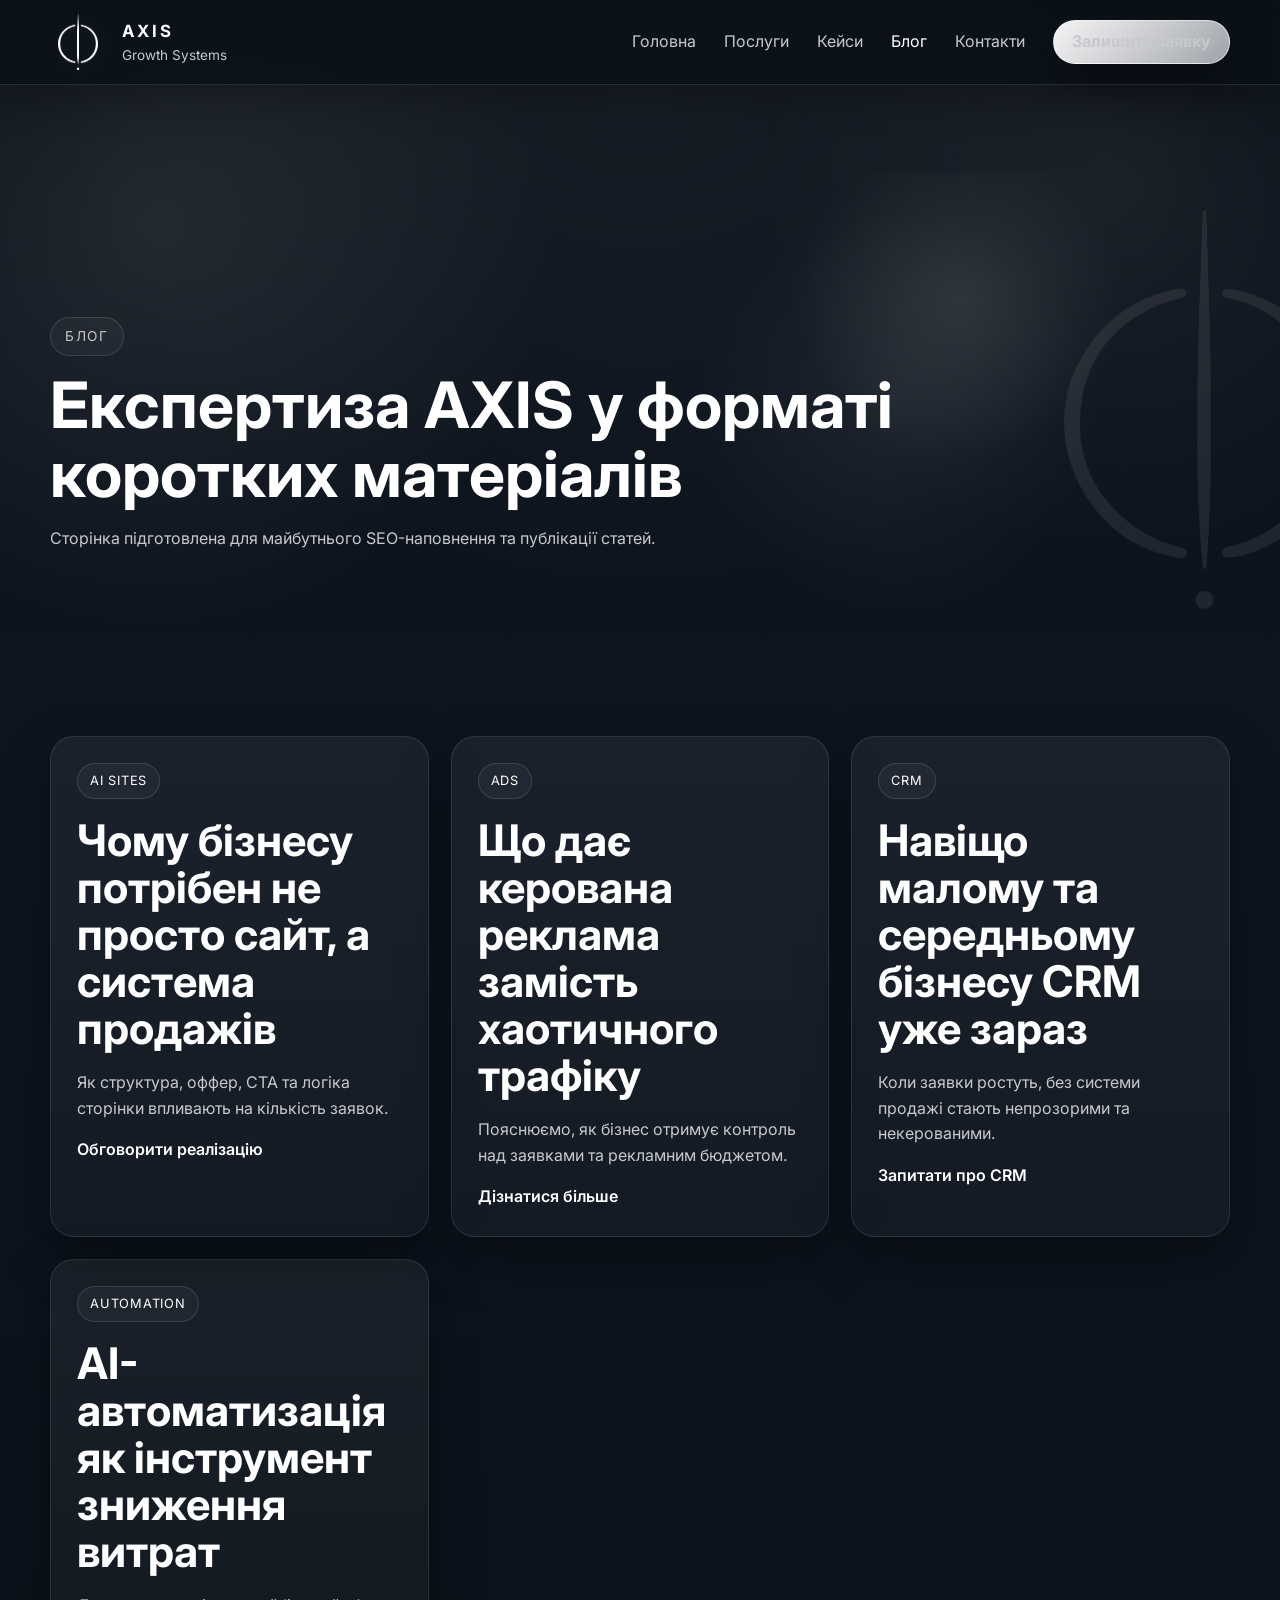
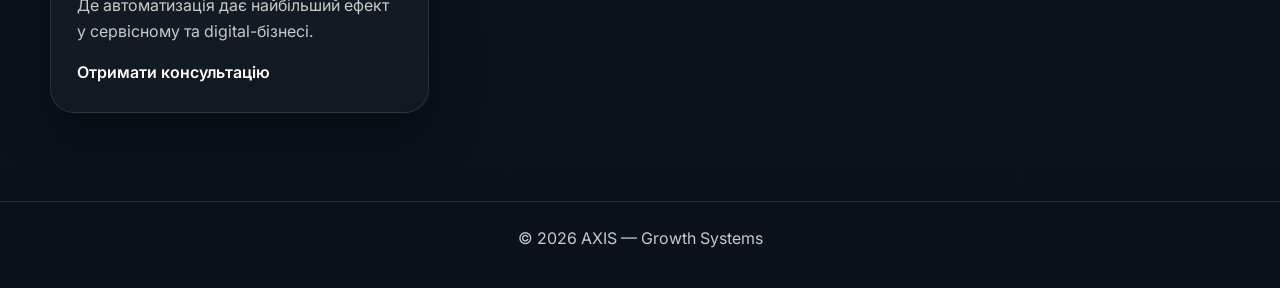
==== blog.html @ 6f3f62cb "Add files via upload" ====
<!DOCTYPE html>
<html lang="uk">
<head>
  <meta charset="UTF-8" />
  <meta name="viewport" content="width=device-width, initial-scale=1.0" />
  <title>Блог AXIS — Growth Systems</title>
  <meta name="description" content="Матеріали AXIS про AI-системи росту бізнесу, сайти, рекламу, CRM та автоматизацію." />
  <link rel="preconnect" href="https://fonts.googleapis.com">
  <link rel="preconnect" href="https://fonts.gstatic.com" crossorigin>
  <link href="https://fonts.googleapis.com/css2?family=Inter:wght@400;500;600;700;800&display=swap" rel="stylesheet">
  <link rel="icon" type="image/svg+xml" href="assets/favicon.png" />
  <link rel="stylesheet" href="styles.css" />
</head>
<body>
  <header class="header">
    <div class="container nav-wrap">
      <a href="index.html" class="brand"><img src="assets/logo-axis-mark.png" alt="AXIS logo" /><div><strong>AXIS</strong><span>Growth Systems</span></div></a>
      <button class="menu-toggle" aria-label="Відкрити меню"><span></span><span></span><span></span></button>
      <nav class="nav">
        <a href="index.html">Головна</a>
        <a href="services.html">Послуги</a>
        <a href="cases.html">Кейси</a>
        <a href="blog.html" class="active">Блог</a>
        <a href="contact.html">Контакти</a>
        <a href="contact.html#lead-form" class="btn btn-sm">Залишити заявку</a>
      </nav>
    </div>
  </header>

  <main class="page-main">
    <section class="page-hero">
      <div class="container reveal">
        <p class="eyebrow">Блог</p>
        <h1>Експертиза AXIS у форматі коротких матеріалів</h1>
        <p>Сторінка підготовлена для майбутнього SEO-наповнення та публікації статей.</p>
      </div>
    </section>

    <section class="section">
      <div class="container blog-grid">
        <article class="blog-card reveal">
          <span class="service-tag">AI Sites</span>
          <h2>Чому бізнесу потрібен не просто сайт, а система продажів</h2>
          <p>Як структура, оффер, CTA та логіка сторінки впливають на кількість заявок.</p>
          <a href="contact.html">Обговорити реалізацію</a>
        </article>
        <article class="blog-card reveal delay-1">
          <span class="service-tag">Ads</span>
          <h2>Що дає керована реклама замість хаотичного трафіку</h2>
          <p>Пояснюємо, як бізнес отримує контроль над заявками та рекламним бюджетом.</p>
          <a href="contact.html">Дізнатися більше</a>
        </article>
        <article class="blog-card reveal delay-2">
          <span class="service-tag">CRM</span>
          <h2>Навіщо малому та середньому бізнесу CRM уже зараз</h2>
          <p>Коли заявки ростуть, без системи продажі стають непрозорими та некерованими.</p>
          <a href="contact.html">Запитати про CRM</a>
        </article>
        <article class="blog-card reveal delay-3">
          <span class="service-tag">Automation</span>
          <h2>AI-автоматизація як інструмент зниження витрат</h2>
          <p>Де автоматизація дає найбільший ефект у сервісному та digital-бізнесі.</p>
          <a href="contact.html">Отримати консультацію</a>
        </article>
      </div>
    </section>
  </main>

  <footer class="footer"><div class="container footer-bottom simple"><span>© <span id="year"></span> AXIS — Growth Systems</span></div></footer>
  <script src="script.js"></script>
</body>
</html>
---- styles.css ----
:root {
  --bg: #0e1520;
  --bg-soft: #131d2b;
  --panel: rgba(255, 255, 255, 0.05);
  --panel-strong: rgba(255, 255, 255, 0.08);
  --line: rgba(199, 201, 204, 0.16);
  --text: #ffffff;
  --muted: #c7c9cc;
  --accent: #c7c9cc;
  --shadow: 0 20px 50px rgba(0, 0, 0, 0.35);
  --radius: 24px;
  --radius-sm: 16px;
  --container: 1180px;
}

* { box-sizing: border-box; }
html { scroll-behavior: smooth; }
body {
  margin: 0;
  font-family: 'Inter', sans-serif;
  background:
    radial-gradient(circle at top left, rgba(199, 201, 204, 0.09), transparent 26%),
    radial-gradient(circle at top right, rgba(255, 255, 255, 0.05), transparent 22%),
    var(--bg);
  color: var(--text);
  line-height: 1.6;
}
img { max-width: 100%; display: block; }
a { color: inherit; text-decoration: none; }
p, li { color: var(--muted); }
.container { width: min(100% - 32px, var(--container)); margin: 0 auto; }
.section { padding: 88px 0; }
.section-dark { background: linear-gradient(180deg, rgba(255,255,255,0.02), rgba(255,255,255,0.01)); border-top: 1px solid var(--line); border-bottom: 1px solid var(--line); }
.page-main { padding-top: 88px; }
.page-hero, .hero { padding: 130px 0 80px; }
.page-hero p, .hero-text { max-width: 760px; }

.header {
  position: sticky;
  top: 0;
  z-index: 100;
  backdrop-filter: blur(16px);
  background: rgba(14, 21, 32, 0.72);
  border-bottom: 1px solid var(--line);
}
.nav-wrap { display: flex; align-items: center; justify-content: space-between; min-height: 84px; gap: 24px; }
.brand { display: inline-flex; align-items: center; gap: 14px; }
.brand img { width: 48px; height: 48px; }
.brand strong { display: block; font-size: 1rem; letter-spacing: 0.12em; }
.brand span { display: block; font-size: 0.85rem; color: var(--muted); }
.nav { display: flex; align-items: center; gap: 28px; }
.nav a { color: var(--muted); transition: 0.25s ease; }
.nav a:hover, .nav a.active { color: var(--text); }
.menu-toggle { display: none; background: none; border: 0; padding: 0; cursor: pointer; }
.menu-toggle span { display: block; width: 28px; height: 2px; background: var(--text); margin: 6px 0; }

.btn {
  display: inline-flex;
  align-items: center;
  justify-content: center;
  gap: 10px;
  min-height: 52px;
  padding: 0 24px;
  border-radius: 999px;
  background: linear-gradient(135deg, #ffffff, #c7c9cc);
  color: #0d1420;
  font-weight: 700;
  border: 1px solid rgba(255,255,255,0.6);
  box-shadow: var(--shadow);
  transition: transform 0.25s ease, box-shadow 0.25s ease;
}
.btn:hover { transform: translateY(-2px); box-shadow: 0 24px 50px rgba(0, 0, 0, 0.45); }
.btn-secondary {
  background: transparent;
  color: var(--text);
  border: 1px solid var(--line);
  box-shadow: none;
}
.btn-sm { min-height: 44px; padding: 0 18px; }

.eyebrow {
  display: inline-flex;
  padding: 8px 14px;
  border-radius: 999px;
  background: rgba(255,255,255,0.05);
  border: 1px solid var(--line);
  font-size: 0.85rem;
  letter-spacing: 0.12em;
  text-transform: uppercase;
  color: var(--accent);
}
h1, h2, h3, h4 { margin: 0 0 18px; line-height: 1.08; color: var(--text); }
h1 { font-size: clamp(2.7rem, 5vw, 5.4rem); max-width: 900px; }
h2 { font-size: clamp(2rem, 3.4vw, 3.4rem); max-width: 800px; }
h3 { font-size: 1.35rem; }
.section-heading { margin-bottom: 40px; }
.section-heading.center { text-align: center; }
.section-heading.center h2, .section-heading.center p { margin-left: auto; margin-right: auto; }

.hero-grid, .about-grid, .process-grid, .contact-grid { display: grid; gap: 28px; }
.hero-grid { grid-template-columns: 1.15fr 0.85fr; align-items: center; }
.about-grid { grid-template-columns: 0.95fr 1.05fr; align-items: start; }
.process-grid { grid-template-columns: 0.8fr 1.2fr; align-items: start; }
.contact-grid { grid-template-columns: 0.75fr 1.25fr; align-items: start; }
.hero-actions, .hero-metrics { display: flex; flex-wrap: wrap; gap: 16px; }
.hero-text { font-size: 1.125rem; margin-bottom: 28px; }
.hero-metrics { margin-top: 34px; }
.hero-metrics div, .stack-card, .content-card, .contact-card, .lead-form, .cta-card, .case-card, .blog-card, .service-detail, .service-card, .benefit-card, .why-card, .testimonial {
  background: var(--panel);
  border: 1px solid var(--line);
  border-radius: var(--radius);
  box-shadow: var(--shadow);
}
.hero-metrics div { padding: 18px 22px; min-width: 180px; }
.hero-metrics strong { display: block; font-size: 1.4rem; color: var(--text); }

.hero-panel { display: grid; gap: 18px; }
.glass-card {
  min-height: 460px;
  position: relative;
  border-radius: 36px;
  background: linear-gradient(180deg, rgba(255,255,255,0.07), rgba(255,255,255,0.03));
  border: 1px solid var(--line);
  overflow: hidden;
}
.axis-orbit { display: flex; align-items: center; justify-content: center; }
.axis-center, .axis-line, .orbit { position: absolute; display: block; }
.axis-center { width: 16px; height: 16px; background: #fff; border-radius: 50%; box-shadow: 0 0 24px rgba(255,255,255,0.8); }
.axis-line { width: 3px; height: 220px; background: linear-gradient(180deg, transparent, rgba(255,255,255,0.95), transparent); }
.orbit { border: 1px solid rgba(199,201,204,0.28); border-radius: 50%; }
.orbit-1 { width: 290px; height: 290px; }
.orbit-2 { width: 380px; height: 380px; }
.orbit-label {
  position: absolute;
  padding: 8px 12px;
  border-radius: 999px;
  background: rgba(255,255,255,0.06);
  border: 1px solid var(--line);
  color: var(--muted);
  font-size: 0.9rem;
}
.orbit-top { top: 60px; }
.orbit-right { right: 32px; }
.orbit-bottom { bottom: 52px; }
.orbit-left { left: 24px; }
.stack-card { padding: 24px; }
.stack-card strong { display: block; font-size: 1.35rem; }
.content-card, .contact-card, .lead-form, .cta-card { padding: 30px; }

.services-grid, .benefits-grid, .why-grid, .testimonials-grid, .case-grid, .blog-grid { display: grid; gap: 22px; }
.services-grid { grid-template-columns: repeat(4, 1fr); }
.benefits-grid, .why-grid { grid-template-columns: repeat(4, 1fr); }
.testimonials-grid, .case-grid, .blog-grid { grid-template-columns: repeat(3, 1fr); }
.service-card, .benefit-card, .why-card, .testimonial, .case-card, .blog-card { padding: 26px; }
.service-tag {
  display: inline-flex;
  margin-bottom: 18px;
  color: var(--text);
  background: rgba(255,255,255,0.07);
  border: 1px solid var(--line);
  border-radius: 999px;
  padding: 7px 12px;
  font-size: 0.8rem;
  letter-spacing: 0.06em;
  text-transform: uppercase;
}
.service-card ul, .case-card ul, .detail-meta ul { padding-left: 18px; }
.service-card strong, .detail-meta strong { font-size: 1.3rem; display: block; margin-top: 12px; }
.why-card span { display: inline-flex; margin-bottom: 18px; font-size: 2rem; color: rgba(255,255,255,0.25); }

.timeline { display: grid; gap: 16px; }
.timeline-item {
  display: grid;
  grid-template-columns: 64px 1fr;
  gap: 16px;
  padding: 20px;
  border: 1px solid var(--line);
  background: rgba(255,255,255,0.03);
  border-radius: var(--radius-sm);
}
.timeline-item span {
  width: 48px;
  height: 48px;
  display: inline-flex;
  align-items: center;
  justify-content: center;
  border-radius: 50%;
  background: rgba(255,255,255,0.08);
  border: 1px solid var(--line);
  font-weight: 700;
}

.faq-list { display: grid; gap: 16px; }
.faq-item {
  border: 1px solid var(--line);
  border-radius: var(--radius-sm);
  overflow: hidden;
  background: rgba(255,255,255,0.03);
}
.faq-question {
  width: 100%;
  text-align: left;
  background: transparent;
  color: var(--text);
  border: 0;
  padding: 22px 24px;
  font: inherit;
  font-weight: 600;
  cursor: pointer;
}
.faq-answer { display: none; padding: 0 24px 22px; }
.faq-item.active .faq-answer { display: block; }

.cta-section { padding-top: 0; }
.cta-card {
  display: flex;
  align-items: center;
  justify-content: space-between;
  gap: 24px;
  background: linear-gradient(135deg, rgba(255,255,255,0.08), rgba(255,255,255,0.03));
}

.footer { padding: 24px 0 36px; border-top: 1px solid var(--line); }
.footer-grid {
  display: grid;
  grid-template-columns: 1.4fr 0.8fr 0.8fr;
  gap: 24px;
  padding-bottom: 24px;
}
.footer h4 { margin-bottom: 12px; }
.footer a, .footer p { display: block; margin-bottom: 10px; color: var(--muted); }
.footer-brand { margin-bottom: 16px; }
.footer-bottom {
  border-top: 1px solid var(--line);
  padding-top: 18px;
  display: flex;
  justify-content: space-between;
  gap: 16px;
  color: var(--muted);
}
.footer-bottom.simple { border-top: 0; padding-top: 0; justify-content: center; }

.service-stack { display: grid; gap: 18px; }
.service-detail {
  padding: 30px;
  display: grid;
  grid-template-columns: 1fr auto;
  gap: 24px;
  align-items: start;
}
.detail-meta { min-width: 280px; }
.case-problem { color: var(--text); }
.blog-card a { color: var(--text); font-weight: 600; }

.lead-form { display: grid; gap: 16px; }
.lead-form label { display: grid; gap: 8px; color: var(--text); font-weight: 500; }
.lead-form input,
.lead-form textarea {
  width: 100%;
  background: rgba(255,255,255,0.04);
  border: 1px solid var(--line);
  border-radius: 16px;
  padding: 16px 18px;
  color: var(--text);
  font: inherit;
  outline: none;
}
.lead-form input:focus, .lead-form textarea:focus { border-color: rgba(255,255,255,0.4); }
.form-note, .form-status { margin: 0; font-size: 0.95rem; }
.form-status { color: #ffffff; }

.reveal { opacity: 0; transform: translateY(24px); transition: opacity 0.8s ease, transform 0.8s ease; }
.reveal.visible { opacity: 1; transform: translateY(0); }
.delay-1 { transition-delay: 0.08s; }
.delay-2 { transition-delay: 0.16s; }
.delay-3 { transition-delay: 0.24s; }

@media (max-width: 1100px) {
  .services-grid { grid-template-columns: repeat(2, 1fr); }
  .benefits-grid, .why-grid, .testimonials-grid, .case-grid, .blog-grid { grid-template-columns: repeat(2, 1fr); }
  .hero-grid, .about-grid, .process-grid, .contact-grid, .service-detail, .footer-grid { grid-template-columns: 1fr; }
  .detail-meta { min-width: auto; }
}

@media (max-width: 820px) {
  .menu-toggle { display: block; }
  .nav {
    position: absolute;
    left: 16px;
    right: 16px;
    top: calc(100% + 10px);
    display: none;
    flex-direction: column;
    align-items: flex-start;
    padding: 20px;
    border-radius: 24px;
    background: rgba(14, 21, 32, 0.97);
    border: 1px solid var(--line);
  }
  .nav.open { display: flex; }
  .cta-card, .footer-bottom { flex-direction: column; align-items: flex-start; }
}

@media (max-width: 640px) {
  .section { padding: 72px 0; }
  .page-hero, .hero { padding: 112px 0 60px; }
  .services-grid, .benefits-grid, .why-grid, .testimonials-grid, .case-grid, .blog-grid { grid-template-columns: 1fr; }
  .glass-card { min-height: 340px; }
  .orbit-1 { width: 210px; height: 210px; }
  .orbit-2 { width: 290px; height: 290px; }
  .orbit-top { top: 32px; }
  .orbit-right { right: 8px; }
  .orbit-left { left: 8px; }
}

/* Logo-driven redesign */
body {
  background:
    radial-gradient(circle at 12% 12%, rgba(199, 201, 204, 0.12), transparent 20%),
    radial-gradient(circle at 88% 10%, rgba(255, 255, 255, 0.06), transparent 18%),
    radial-gradient(circle at 50% 0%, rgba(199, 201, 204, 0.08), transparent 30%),
    linear-gradient(180deg, #0a1018 0%, #0e1520 42%, #0a1119 100%);
}

.header {
  background: rgba(10, 16, 24, 0.82);
  box-shadow: 0 10px 40px rgba(0, 0, 0, 0.28);
}

.brand {
  gap: 16px;
}

.brand img {
  width: 56px;
  height: 56px;
  object-fit: contain;
  filter: drop-shadow(0 0 18px rgba(255,255,255,0.14));
}

.brand strong {
  font-size: 1.05rem;
  letter-spacing: 0.18em;
}

.btn {
  background: linear-gradient(135deg, #f4f4f5, #c7c9cc 55%, #9ea3aa);
}

.btn-secondary {
  background: rgba(255,255,255,0.02);
}

.hero {
  position: relative;
  overflow: hidden;
}

.hero::before,
.page-hero::before {
  content: "";
  position: absolute;
  inset: 0;
  background:
    radial-gradient(circle at 75% 26%, rgba(255,255,255,0.09), transparent 16%),
    radial-gradient(circle at 70% 50%, rgba(199,201,204,0.08), transparent 22%);
  pointer-events: none;
}

.hero-copy h1 {
  max-width: 760px;
}

.hero-text {
  max-width: 680px;
}

.glass-card {
  background: linear-gradient(180deg, rgba(255,255,255,0.08), rgba(255,255,255,0.025));
  border: 1px solid rgba(255,255,255,0.12);
}

.logo-stage {
  min-height: 540px;
  display: flex;
  align-items: center;
  justify-content: center;
  isolation: isolate;
}

.hero-logo {
  position: relative;
  z-index: 3;
  width: min(280px, 58%);
  object-fit: contain;
  filter: drop-shadow(0 0 28px rgba(255,255,255,0.12));
}

.logo-ring,
.logo-beam {
  position: absolute;
  display: block;
}

.logo-ring {
  border: 1px solid rgba(255,255,255,0.14);
  border-radius: 50%;
}

.logo-ring-1 { width: 78%; height: 78%; }
.logo-ring-2 { width: 92%; height: 92%; opacity: 0.65; }

.logo-beam {
  width: 2px;
  height: 82%;
  background: linear-gradient(180deg, transparent, rgba(255,255,255,0.94) 12%, rgba(255,255,255,0.94) 88%, transparent);
  box-shadow: 0 0 24px rgba(255,255,255,0.16);
}

.signature-card {
  background: linear-gradient(135deg, rgba(255,255,255,0.08), rgba(255,255,255,0.04));
}

.page-hero {
  position: relative;
  overflow: hidden;
}

.page-hero::after {
  content: "";
  position: absolute;
  right: -4rem;
  top: 50%;
  transform: translateY(-50%);
  width: min(28vw, 280px);
  aspect-ratio: 0.7;
  background: url('assets/logo-axis-mark.png') center/contain no-repeat;
  opacity: 0.08;
  pointer-events: none;
}

.service-card,
.benefit-card,
.why-card,
.testimonial,
.case-card,
.blog-card,
.service-detail,
.content-card,
.contact-card,
.lead-form,
.cta-card,
.hero-metrics div,
.stack-card {
  background: linear-gradient(180deg, rgba(255,255,255,0.055), rgba(255,255,255,0.03));
  border: 1px solid rgba(255,255,255,0.1);
}

.service-card:hover,
.benefit-card:hover,
.why-card:hover,
.case-card:hover,
.blog-card:hover,
.service-detail:hover {
  transform: translateY(-4px);
  transition: transform 0.25s ease, border-color 0.25s ease, background 0.25s ease;
  border-color: rgba(255,255,255,0.18);
}

.service-tag,
.eyebrow {
  background: rgba(255,255,255,0.04);
  border-color: rgba(255,255,255,0.12);
}

.section-dark {
  background: linear-gradient(180deg, rgba(255,255,255,0.03), rgba(255,255,255,0.015));
}

.footer-brand img,
.contact-brand img {
  width: 58px;
  height: 58px;
  object-fit: contain;
}

@media (max-width: 640px) {
  .brand img { width: 48px; height: 48px; }
  .logo-stage { min-height: 400px; }
  .hero-logo { width: min(220px, 54%); }
  .logo-ring-1 { width: 84%; height: 84%; }
  .logo-ring-2 { width: 100%; height: 100%; }
  .page-hero::after { width: 180px; right: -2.5rem; }
}
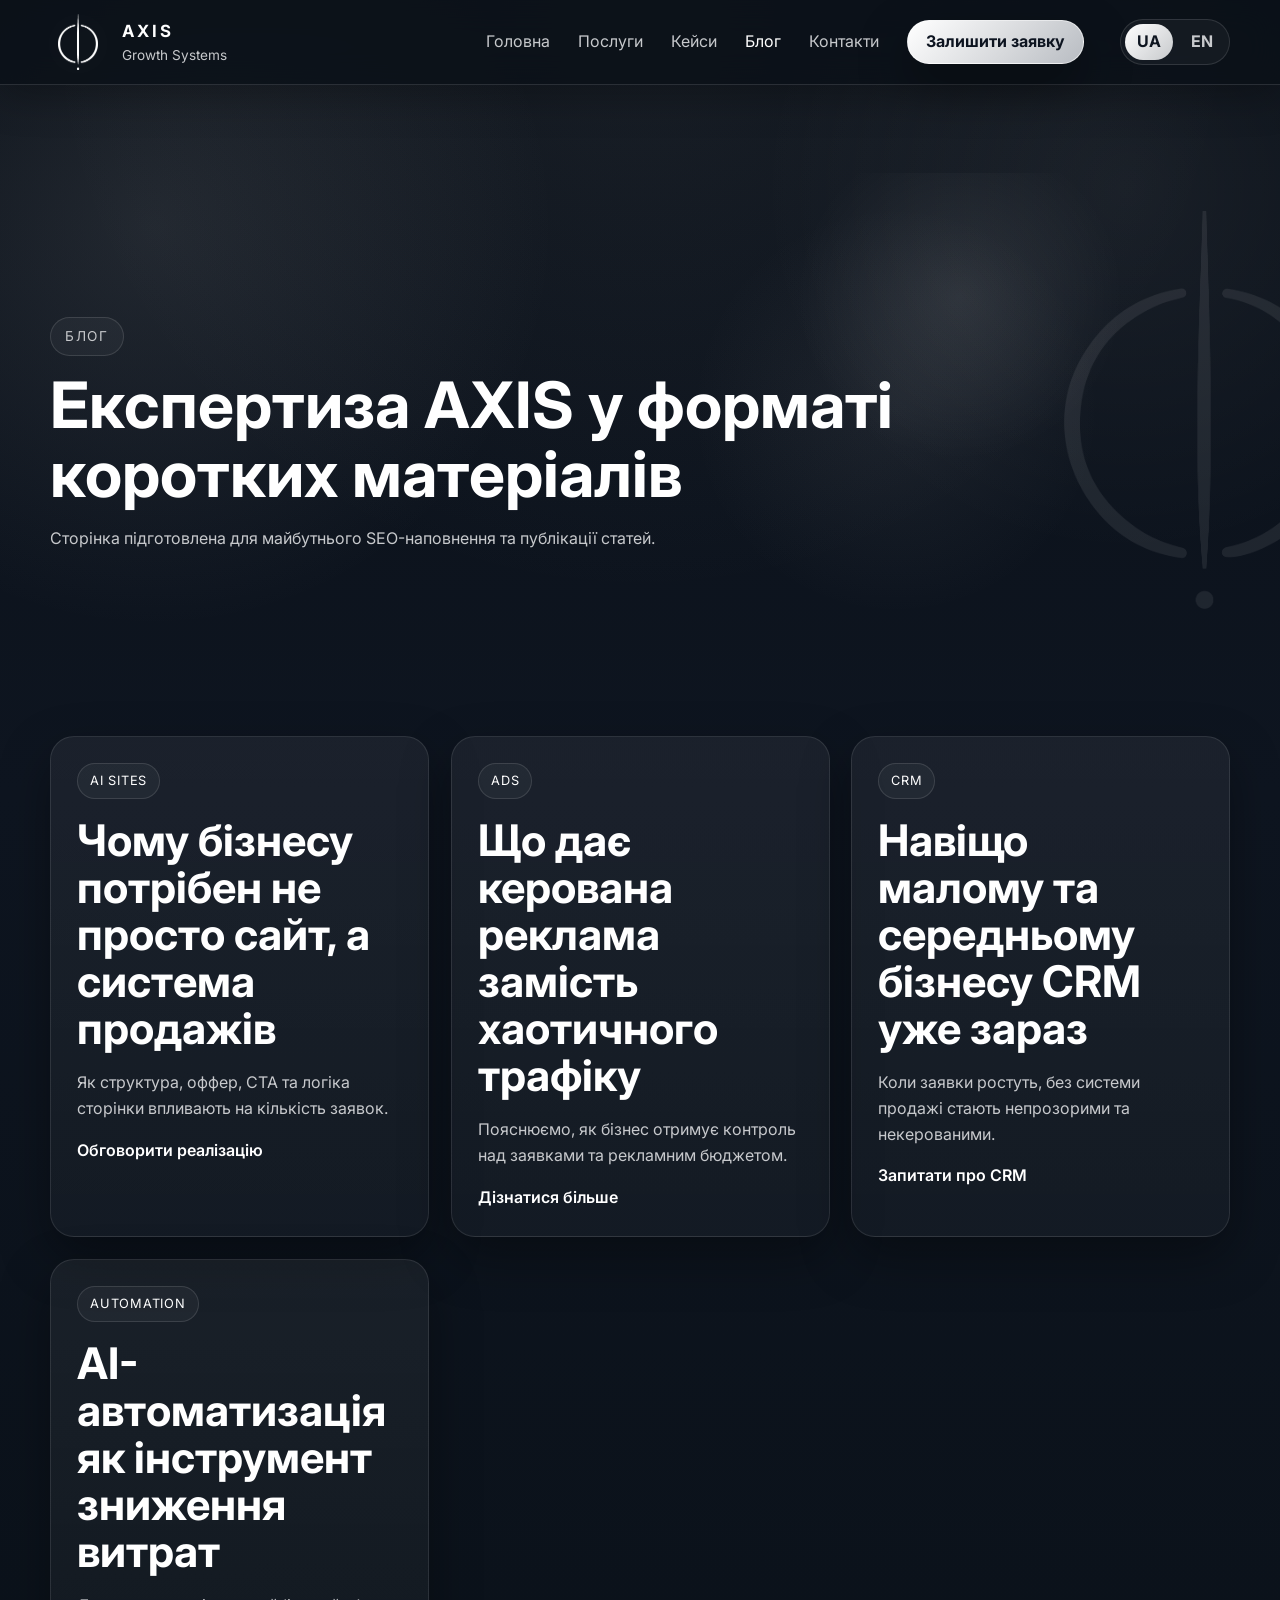
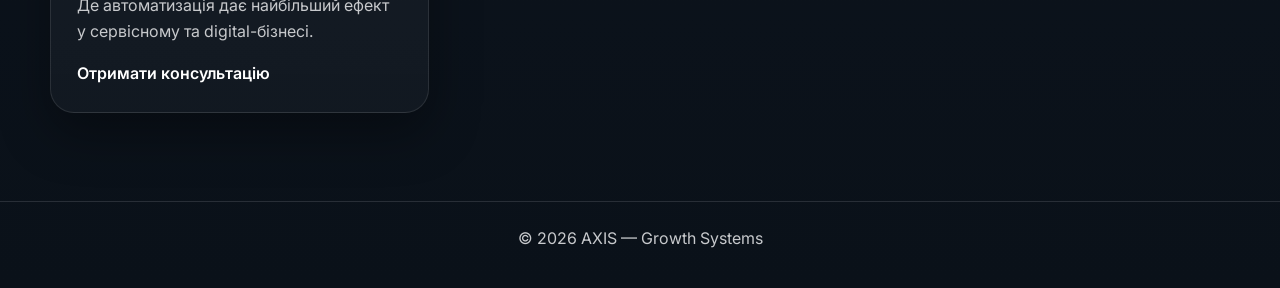
==== commit a1a9ba3a: "Add files via upload" ====
--- a/blog.html
+++ b/blog.html
@@ -3,26 +3,56 @@
 <head>
   <meta charset="UTF-8" />
   <meta name="viewport" content="width=device-width, initial-scale=1.0" />
-  <title>Блог AXIS — Growth Systems</title>
+  <title>Блог AXIS — Growth Systems | AI, сайти, реклама, CRM</title>
   <meta name="description" content="Матеріали AXIS про AI-системи росту бізнесу, сайти, рекламу, CRM та автоматизацію." />
+  <meta name="keywords" content="AI сайти для бізнесу, AI websites for business, growth systems, CRM systems, business automation, lead generation, AXIS" />
+  <meta name="robots" content="index, follow" />
+  <meta name="theme-color" content="#0E1520" />
+  <link rel="canonical" href="https://freez3q.github.io/axis-growth-systems/blog.html" />
+  <link rel="alternate" hreflang="uk" href="https://freez3q.github.io/axis-growth-systems/blog.html" />
+  <link rel="alternate" hreflang="en" href="https://freez3q.github.io/axis-growth-systems/blog.html?lang=en" />
+  <link rel="alternate" hreflang="x-default" href="https://freez3q.github.io/axis-growth-systems/blog.html" />
+  <meta property="og:type" content="article" />
+  <meta property="og:site_name" content="AXIS — Growth Systems" />
+  <meta property="og:title" content="Блог AXIS — Growth Systems | AI, сайти, реклама, CRM" />
+  <meta property="og:description" content="Матеріали AXIS про AI-системи росту бізнесу, сайти, рекламу, CRM та автоматизацію." />
+  <meta property="og:url" content="https://freez3q.github.io/axis-growth-systems/blog.html" />
+  <meta property="og:image" content="https://freez3q.github.io/axis-growth-systems/assets/logo-axis-mark.png" />
+  <meta name="twitter:card" content="summary_large_image" />
+  <meta name="twitter:title" content="Блог AXIS — Growth Systems | AI, сайти, реклама, CRM" />
+  <meta name="twitter:description" content="Матеріали AXIS про AI-системи росту бізнесу, сайти, рекламу, CRM та автоматизацію." />
+  <meta name="twitter:image" content="https://freez3q.github.io/axis-growth-systems/assets/logo-axis-mark.png" />
   <link rel="preconnect" href="https://fonts.googleapis.com">
   <link rel="preconnect" href="https://fonts.gstatic.com" crossorigin>
   <link href="https://fonts.googleapis.com/css2?family=Inter:wght@400;500;600;700;800&display=swap" rel="stylesheet">
   <link rel="icon" type="image/svg+xml" href="assets/favicon.png" />
   <link rel="stylesheet" href="styles.css" />
+  <script type="application/ld+json">
+{
+  "@context": "https://schema.org",
+  "@type": "Blog",
+  "name": "AXIS Blog",
+  "url": "https://freez3q.github.io/axis-growth-systems/blog.html"
+}
+  </script>
 </head>
-<body>
+<body data-page="blog">
   <header class="header">
     <div class="container nav-wrap">
-      <a href="index.html" class="brand"><img src="assets/logo-axis-mark.png" alt="AXIS logo" /><div><strong>AXIS</strong><span>Growth Systems</span></div></a>
+      <a href="index.html" class="brand"><img src="assets/logo-axis-mark.png" alt="AXIS logo" /><div><strong>AXIS</strong><span data-i18n="brand.sub">Growth Systems</span></div></a>
       <button class="menu-toggle" aria-label="Відкрити меню"><span></span><span></span><span></span></button>
       <nav class="nav">
-        <a href="index.html">Головна</a>
-        <a href="services.html">Послуги</a>
-        <a href="cases.html">Кейси</a>
-        <a href="blog.html" class="active">Блог</a>
-        <a href="contact.html">Контакти</a>
-        <a href="contact.html#lead-form" class="btn btn-sm">Залишити заявку</a>
+        <a href="index.html" data-i18n="nav.home">Головна</a>
+        <a href="services.html" data-i18n="nav.services">Послуги</a>
+        <a href="cases.html" data-i18n="nav.cases">Кейси</a>
+        <a href="blog.html" class="active" data-i18n="nav.blog">Блог</a>
+        <a href="contact.html" data-i18n="nav.contact">Контакти</a>
+        <a href="contact.html#lead-form" class="btn btn-sm" data-i18n="nav.cta">Залишити заявку</a>
+      
+        <div class="lang-switch" aria-label="Language switcher">
+          <button class="lang-btn active" type="button" data-lang="uk">UA</button>
+          <button class="lang-btn" type="button" data-lang="en">EN</button>
+        </div>
       </nav>
     </div>
   </header>
@@ -30,9 +60,9 @@
   <main class="page-main">
     <section class="page-hero">
       <div class="container reveal">
-        <p class="eyebrow">Блог</p>
-        <h1>Експертиза AXIS у форматі коротких матеріалів</h1>
-        <p>Сторінка підготовлена для майбутнього SEO-наповнення та публікації статей.</p>
+        <p class="eyebrow" data-i18n="blog.hero.eyebrow">Блог</p>
+        <h1 data-i18n="blog.hero.title">Експертиза AXIS у форматі коротких матеріалів</h1>
+        <p data-i18n="blog.hero.text">Сторінка підготовлена для майбутнього SEO-наповнення та публікації статей.</p>
       </div>
     </section>
 
@@ -66,7 +96,7 @@
     </section>
   </main>
 
-  <footer class="footer"><div class="container footer-bottom simple"><span>© <span id="year"></span> AXIS — Growth Systems</span></div></footer>
+  <footer class="footer"><div class="container footer-bottom simple"><span data-i18n="footer.copy">© <span id="year"></span> AXIS — Growth Systems</span></div></footer>
   <script src="script.js"></script>
 </body>
 </html>
--- a/styles.css
+++ b/styles.css
@@ -51,6 +51,8 @@
 .nav { display: flex; align-items: center; gap: 28px; }
 .nav a { color: var(--muted); transition: 0.25s ease; }
 .nav a:hover, .nav a.active { color: var(--text); }
+.nav a.btn, .nav a.btn:hover, .nav a.btn.active { color: #0d1420; }
+.nav .btn-secondary, .nav .btn-secondary:hover { color: var(--text); }
 .menu-toggle { display: none; background: none; border: 0; padding: 0; cursor: pointer; }
 .menu-toggle span { display: block; width: 28px; height: 2px; background: var(--text); margin: 6px 0; }
 
@@ -139,10 +141,10 @@
   color: var(--muted);
   font-size: 0.9rem;
 }
-.orbit-top { top: 60px; }
-.orbit-right { right: 32px; }
-.orbit-bottom { bottom: 52px; }
-.orbit-left { left: 24px; }
+.orbit-top { top: 34px; }
+.orbit-right { right: 18px; }
+.orbit-bottom { bottom: 28px; }
+.orbit-left { left: 18px; }
 .stack-card { padding: 24px; }
 .stack-card strong { display: block; font-size: 1.35rem; }
 .content-card, .contact-card, .lead-form, .cta-card { padding: 30px; }
@@ -269,7 +271,7 @@
 .form-note, .form-status { margin: 0; font-size: 0.95rem; }
 .form-status { color: #ffffff; }
 
-.reveal { opacity: 0; transform: translateY(24px); transition: opacity 0.8s ease, transform 0.8s ease; }
+.reveal { opacity: 0; transform: translateY(24px); transition: opacity 0.8s ease, transform 0.8s ease; will-change: opacity, transform; }
 .reveal.visible { opacity: 1; transform: translateY(0); }
 .delay-1 { transition-delay: 0.08s; }
 .delay-2 { transition-delay: 0.16s; }
@@ -344,7 +346,7 @@
 }
 
 .btn {
-  background: linear-gradient(135deg, #f4f4f5, #c7c9cc 55%, #9ea3aa);
+  background: linear-gradient(135deg, #ffffff, #d7d9dc 58%, #b8bcc2);
 }
 
 .btn-secondary {
@@ -492,3 +494,14 @@
   .logo-ring-2 { width: 100%; height: 100%; }
   .page-hero::after { width: 180px; right: -2.5rem; }
 }
+
+
+/* Language switcher */
+.lang-switch{display:inline-flex;align-items:center;gap:6px;margin-left:8px;padding:4px;border:1px solid rgba(255,255,255,0.12);border-radius:999px;background:rgba(255,255,255,0.04)}
+.lang-btn{min-width:44px;height:36px;padding:0 12px;border-radius:999px;border:0;background:transparent;color:var(--muted);font:inherit;font-weight:700;cursor:pointer}.lang-btn.active{background:linear-gradient(135deg,#fff,#c7c9cc);color:#0E1520}.logo-stage .orbit-top{top:68px;left:50%;transform:translateX(-124%)}.logo-stage .orbit-bottom{bottom:58px;left:50%;transform:translateX(-2%)}.logo-stage .orbit-left{left:16px;top:50%;transform:translateY(-50%)}.logo-stage .orbit-right{right:14px;top:50%;transform:translateY(-50%)}@media (max-width:820px){.nav{gap:10px}.lang-switch{margin-left:0}}@media (max-width:640px){.logo-stage .orbit-top{top:34px;left:50%;transform:translateX(-116%)}.logo-stage .orbit-bottom{bottom:38px;left:50%;transform:translateX(-6%)}}
+
+
+/* Final orbit label alignment fix */
+.logo-stage .orbit-top{left:50% !important; right:auto !important; top:18px !important; transform:translateX(-50%) !important; text-align:center;}
+.logo-stage .orbit-bottom{left:50% !important; right:auto !important; bottom:18px !important; transform:translateX(-50%) !important; text-align:center;}
+@media (max-width:640px){.logo-stage .orbit-top{top:16px !important;}.logo-stage .orbit-bottom{bottom:16px !important;}}
